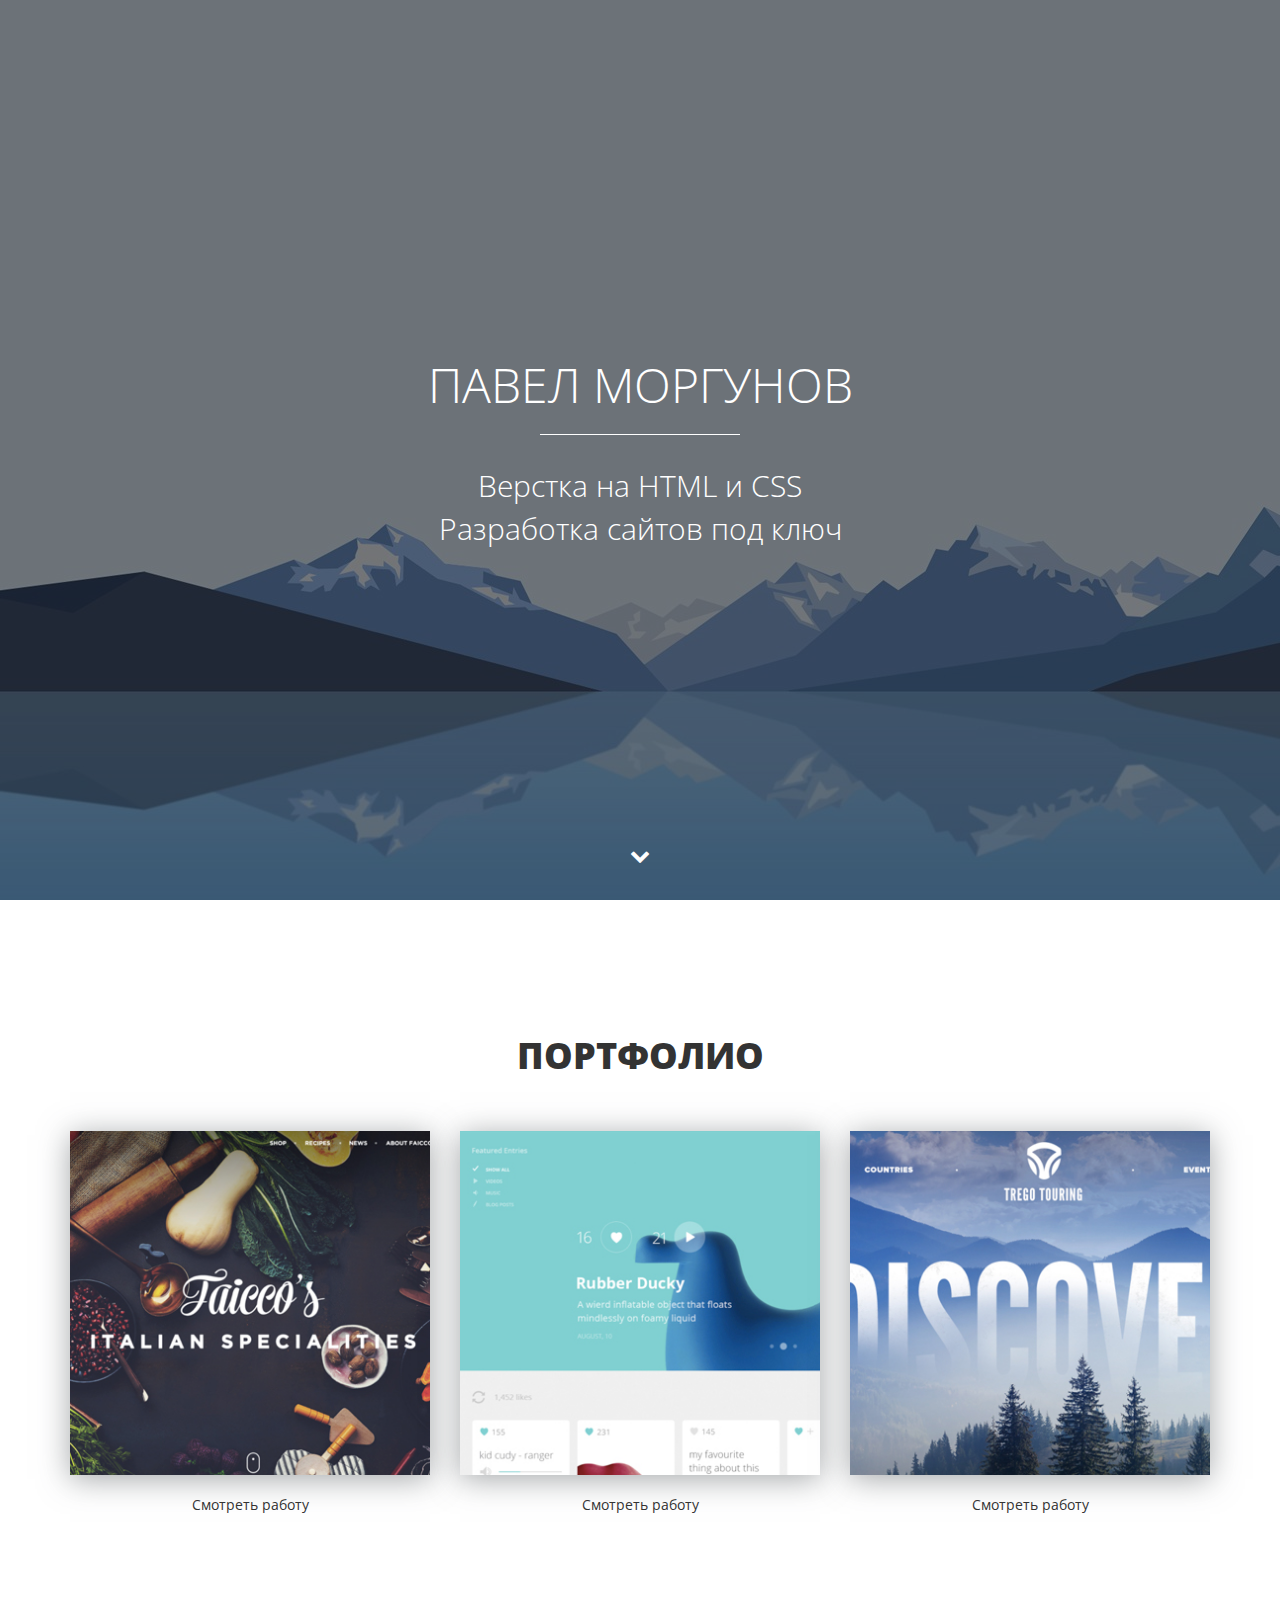
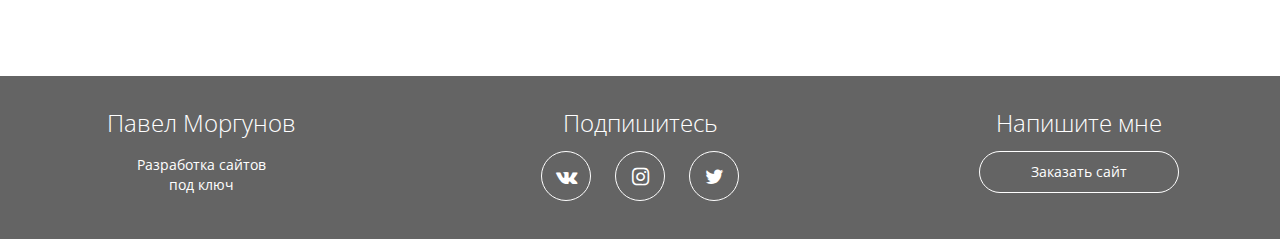
==== index.html @ 9ad94996 "Портфолио" ====
<!DOCTYPE html>
<html lang="ru">
  <head>
    <meta charset="utf-8">
    <meta http-equiv="X-UA-Compatible" content="IE=edge">
    <meta name="viewport" content="width=device-width, initial-scale=1">
    <!-- meta для соцсетей -->
    <meta property="og:url" content="">
    <meta property="og:type" content="website">
    <meta property="og:title" content="Артем Исламов - верстка сайтов на HTML и CSS">
    <meta property="og:image" content="">
    <meta property="og:description" content="Закажите разработку сайта без посредников от 5 990 рублей">
    <meta property="og:site_name" content="Портфолио верстальщика">
    <meta property="article:author" content="Артем Исламов">
    <!-- Заголовок сайта -->
    <title>Павел Моргунов - Портфолио</title>
    <link href="https://fonts.googleapis.com/css?family=Open+Sans:400,700&amp;subset=cyrillic" rel="stylesheet">
    <link href="css/bootstrap.min.css" rel="stylesheet">
    <link rel="stylesheet" href="css/fontello.css">
    <link rel="stylesheet" href="css/fontello-embedded.css">
    <link href="css/style.css" rel="stylesheet">
    <!-- Фавиконка -->
    <link rel="shortcut icon" type="image/x-icon" href="favicon.ico">
    <!--[if lt IE 9]>
      <script src="https://oss.maxcdn.com/html5shiv/3.7.3/html5shiv.min.js"></script>
      <script src="https://oss.maxcdn.com/respond/1.4.2/respond.min.js"></script>
    <![endif]-->
  </head>
  <body>
			
			<div class="main">
			<div class="main-overlay"></div>
				<div class="wrapper">
					<div class="main-header">
						<h1>Павел Моргунов </h1>
						<div class="main-line"></div>
						<p>Верстка на HTML и CSS <br>Разработка сайтов под ключ</p>
					</div>
				</div>
				<a class="main-down" href="#portfolio"><i class="icon-down"></i></a>
			</div> 

			<div class="portfolio" id = portfolio>
				<div class="container">
					<h2 class="section-header">Портфолио</h2>
					<div class="row">
						<div class="col-md-4">
							<div class="portfolio-block">
							<img src="img/portfolio/1.jpg" alt="Работа №1">
							<a data-toggle="modal" data-work='work-1' href="#work">Смотреть работу</a>
							</div>
						</div>
						<div class="col-md-4">
							<div class="portfolio-block">
							<img src="img/portfolio/2.jpg" alt="Работа №2">
							<a data-toggle="modal" data-work='work-2' href="#work">Смотреть работу</a>
							</div>
						</div>
						<div class="col-md-4">
							<div class="portfolio-block">
							<img src="img/portfolio/3.jpg" alt="Работа №3">
							<a data-toggle="modal" data-work='work-3' href="#work">Смотреть работу</a>
							</div>
						</div>
					</div>
				</div>
			</div>   

			<div class="footer">
				<div class="container">
					<div class="row">
						<div class="col-md-3">
							<strong>Павел Моргунов</strong>
							<p>Разработка сайтов <br>под ключ</p>
						</div>
						<div class="col-md-6">
							<strong>Подпишитесь</strong>
							<div class="social-links">
								<a href="https://vk.me/pavechm"><i class="icon-vk"></i></a>
								<a href="#"><i class="icon-instagram"></i></a>
								<a href="#"><i class="icon-twitter"></i></a>
							</div>
						</div>
						<div class="col-md-3">
							<strong>Напишите мне</strong>
							<a href="https://vk.me/pavechm" class="offer-btn">Заказать сайт</a>
						</div>
					</div>
				</div>
			</div>

			<!-- Всплывающие окна -->
			<div class="modal fade" id="work" role="dialog">
			  <div class="modal-dialog" role="document">
			    <div class="modal-content">
			      <div class="modal-header">
			        <button type="button" class="close" data-dismiss="modal" aria-label="Close"><span aria-hidden="true">&times;</span></button>
			        <h4 class="modal-title">Описание проекта</h4>
			      </div>
			      <div class="modal-body">
			        
			      </div>
			    </div>
			  </div>
			</div>

    <!-- jQuery (necessary for Bootstrap's JavaScript plugins) -->
    <script src="https://ajax.googleapis.com/ajax/libs/jquery/1.12.4/jquery.min.js"></script>
    <script src="js/bootstrap.min.js"></script>
    <script>
    	$(function() {
    		var link = $('a[data-toggle="modal"]');
    		link.on('click', function(event) {
    			var work = $(this).attr('data-work');
    			var modal = $('.modal');
    			modal.find('.modal-body').load(work+'.html');
    		});
    	});
    </script>
    <script>
    	$(document).ready(function)() {
    		$(".slowly").on("click", function(event){
    		event.preventDeafault();
    		var id = $(this).attr('href'),
    		top = $(id).offset().top;
    		$('body,html').animate({scrolltop: top}, 800);
    		});
    	});
    </script>
  </body>
</html>
---- css/fontello.css ----
@font-face {
  font-family: 'fontello';
  src: url('../font/fontello.eot?32380751');
  src: url('../font/fontello.eot?32380751#iefix') format('embedded-opentype'),
       url('../font/fontello.woff2?32380751') format('woff2'),
       url('../font/fontello.woff?32380751') format('woff'),
       url('../font/fontello.ttf?32380751') format('truetype'),
       url('../font/fontello.svg?32380751#fontello') format('svg');
  font-weight: normal;
  font-style: normal;
}
/* Chrome hack: SVG is rendered more smooth in Windozze. 100% magic, uncomment if you need it. */
/* Note, that will break hinting! In other OS-es font will be not as sharp as it could be */
/*
@media screen and (-webkit-min-device-pixel-ratio:0) {
  @font-face {
    font-family: 'fontello';
    src: url('../font/fontello.svg?32380751#fontello') format('svg');
  }
}
*/
 
 [class^="icon-"]:before, [class*=" icon-"]:before {
  font-family: "fontello";
  font-style: normal;
  font-weight: normal;
  speak: none;
 
  display: inline-block;
  text-decoration: inherit;
  width: 1em;
  margin-right: .2em;
  text-align: center;
  /* opacity: .8; */
 
  /* For safety - reset parent styles, that can break glyph codes*/
  font-variant: normal;
  text-transform: none;
 
  /* fix buttons height, for twitter bootstrap */
  line-height: 1em;
 
  /* Animation center compensation - margins should be symmetric */
  /* remove if not needed */
  margin-left: .2em;
 
  /* you can be more comfortable with increased icons size */
  /* font-size: 120%; */
 
  /* Font smoothing. That was taken from TWBS */
  -webkit-font-smoothing: antialiased;
  -moz-osx-font-smoothing: grayscale;
 
  /* Uncomment for 3D effect */
  /* text-shadow: 1px 1px 1px rgba(127, 127, 127, 0.3); */
}
 
.icon-down:before { content: '\e800'; } /* '' */
.icon-twitter:before { content: '\f099'; } /* '' */
.icon-instagram:before { content: '\f16d'; } /* '' */
.icon-vk:before { content: '\f189'; } /* '' */
---- css/fontello-embedded.css ----
@font-face {
  font-family: 'fontello';
  src: url('../font/fontello.eot?97182324');
  src: url('../font/fontello.eot?97182324#iefix') format('embedded-opentype'),
       url('../font/fontello.svg?97182324#fontello') format('svg');
  font-weight: normal;
  font-style: normal;
}
@font-face {
  font-family: 'fontello';
  src: url('[data-uri]') format('woff'),
       url('[data-uri]') format('truetype');
}
/* Chrome hack: SVG is rendered more smooth in Windozze. 100% magic, uncomment if you need it. */
/* Note, that will break hinting! In other OS-es font will be not as sharp as it could be */
/*
@media screen and (-webkit-min-device-pixel-ratio:0) {
  @font-face {
    font-family: 'fontello';
    src: url('../font/fontello.svg?97182324#fontello') format('svg');
  }
}
*/
 
 [class^="icon-"]:before, [class*=" icon-"]:before {
  font-family: "fontello";
  font-style: normal;
  font-weight: normal;
  speak: none;
 
  display: inline-block;
  text-decoration: inherit;
  width: 1em;
  margin-right: .2em;
  text-align: center;
  /* opacity: .8; */
 
  /* For safety - reset parent styles, that can break glyph codes*/
  font-variant: normal;
  text-transform: none;
     
  /* fix buttons height, for twitter bootstrap */
  line-height: 1em;
 
  /* Animation center compensation - margins should be symmetric */
  /* remove if not needed */
  margin-left: .2em;
 
  /* you can be more comfortable with increased icons size */
  /* font-size: 120%; */
 
  /* Uncomment for 3D effect */
  /* text-shadow: 1px 1px 1px rgba(127, 127, 127, 0.3); */
}
.icon-down:before { content: '\e800'; } /* '' */
.icon-twitter:before { content: '\f099'; } /* '' */
.icon-instagram:before { content: '\f16d'; } /* '' */
.icon-vk:before { content: '\f189'; } /* '' */
---- css/style.css ----
body {
	font-family: 'Open Sans', sans-serif;
}
html {
	font-size: 10px;
}
a:active, a:visited, a:focus {
	text-decoration: none;
	outline: none;
}
.wrapper {
	display:table-cell;
	vertical-align:middle;
}
.main {
	position: relative;
	display:table;
	width: 100%;
	text-align: center;
	color: #fff;
	height: 100vh;
	background: #000 url(../img/main-bg.jpg) center center no-repeat;
}
.main-overlay {
	position: absolute;
	z-index: 1;
	width: 100%;
	height: 100%;
	background-color: rgba(0,0,0,0.5);
}
.main h1 {
	margin-bottom: 1.4rem;
	font-weight: 300;
	text-transform: uppercase;
	font-size: 4.8rem;
}
.main p {
	font-size: 3rem;
	font-weight: 300;
}
.main-header {
	position: relative;
	z-index: 2;
}
.main-line {
	width: 200px;
	height: 1px;
	background-color: #fff;
	margin: 0 auto;
}
.main-down {
	position: absolute;
	color: #fff;
	z-index: 4;
	bottom: 2rem;
	display: inline-block;
	font-size: 2rem;
	width: 50px;
	height: 50px;
	border-radius: 50%;
	border: 1px solid transparent;
	line-height: 50px;
	left: 50%;
	margin-left: -25px;
	transition: 0.2s;
}
.main-down:hover {
	color: #fff;
	border-color: #fff;
}
/*Секция с портфолио*/
.portfolio {
	padding: 10rem 0px;
	text-align: center;
}
.section-header {
	text-transform: uppercase;
	font-weight: 800;
	font-size: 3.6rem;
	margin-bottom: 5rem;
}
.portfolio img {
	width: 100%;
	max-width: 360px;
	box-shadow: 0px 4px 29px 0px rgba(87, 92, 97, 0.54);
}
.portfolio a {
	display: block;
	margin: 2rem auto 6rem;
	color: #333;
	width: 17rem;
	border-bottom: 1px solid transparent;
}
.portfolio a:hover {
	text-decoration: none;
	border-bottom: 1px dotted #333;
}
/*Секция - подвал*/
.footer {
	background-color: #646464;
	color: #fff;
	text-align: center;
	padding: 3rem 0;
}
.footer strong {
	font-weight: 300;
	font-size: 2.4rem;
}
.social-links {
	margin-top: 1rem;
}
.social-links a {
	width: 5rem;
	height: 5rem;
	line-height: 5rem;
	display: inline-block;
	color: #fff;
	border: solid 1px #fff;
	border-radius: 50%;
	margin-left: 1rem;
	margin-right: 1rem;
	font-size: 2rem;
	transition: 0.2s;
}
.social-links a:hover {
	background-color: #fff;
	color: #646464;
}
.offer-btn {
	display: block;
	width: 80%;
	max-width: 200px;
	margin: 1rem auto;
	border: 1px solid #fff;
	padding-top: 1rem;
	padding-bottom: 1rem;
	color: #fff;
	border-radius: 100px;
	transition: 0.2s;
}
.offer-btn:hover {
	text-decoration: none;
	background-color: #fff;
	color: #646464;
}
.modal img {
	width: 100%;
}
.modal-title {
	font-weight: 800;
	font-size: 2rem;
}
.close {
	background-color: transparent;
	border: none;
	font-size: 2.5rem;
	position: absolute;
	right: 2rem;
	top: 1rem;
}
.modal-btn {
	display: inline-block;
	color: #333;
	border: 1px solid #333;
	padding: 10px 20px;
	border-radius: 5px;
}
.modal-btn:hover {
	background-color: #333;
	color: #fff;
	text-decoration: none;
}
@media (min-width: 0px) and (max-width: 767px) {
	html {
		font-size: 7px;
	}
	.footer strong {
		margin: 3rem 0 2rem;
		display: inline-block;
	}
	.social-links a {
		font-size: 1.5rem;
	}
}

@media (min-width: 768px) and (max-width: 991px) {
	.footer strong {
		margin: 3rem 0 2rem;
		display: inline-block;
	}
}
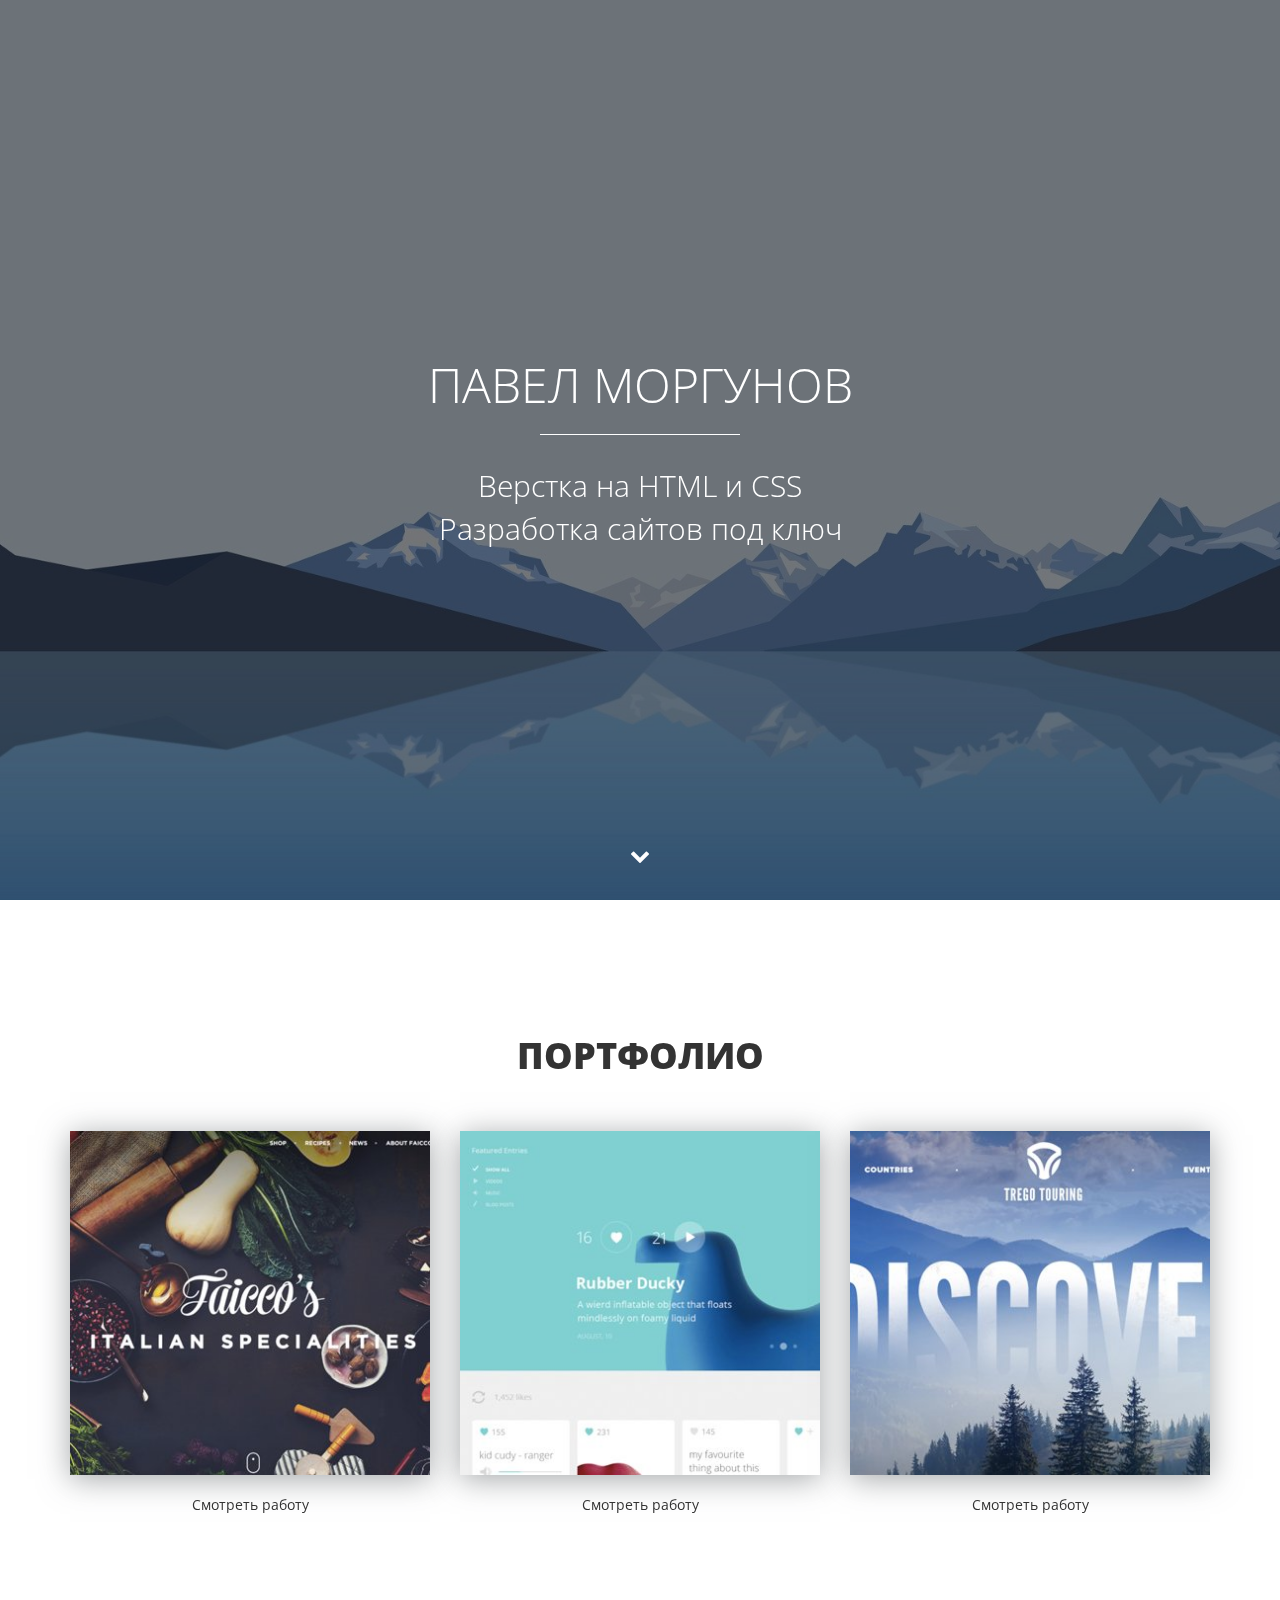
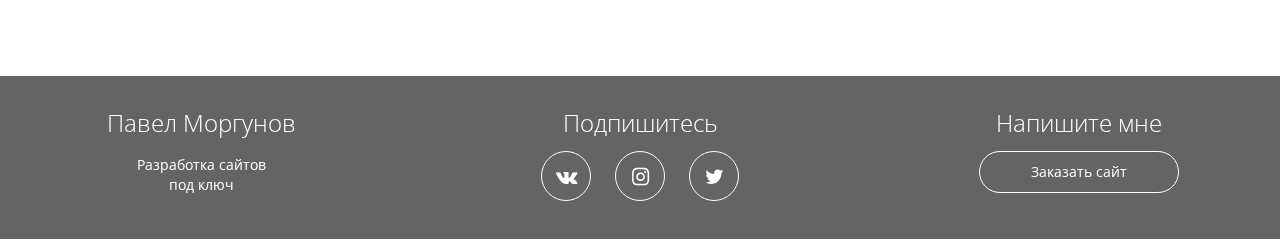
==== commit 3cb17e72: "все поменял с параллаксом" ====
--- a/index.html
+++ b/index.html
@@ -28,7 +28,7 @@
   </head>
   <body>
 			
-			<div class="main">
+			<div class="main parallax-window" data-parallax="scroll" data-image-src="img/main-bg.jpg" >
 			<div class="main-overlay"></div>
 				<div class="wrapper">
 					<div class="main-header">
@@ -107,6 +107,7 @@
     <!-- jQuery (necessary for Bootstrap's JavaScript plugins) -->
     <script src="https://ajax.googleapis.com/ajax/libs/jquery/1.12.4/jquery.min.js"></script>
     <script src="js/bootstrap.min.js"></script>
+    <script src="js/parallax.min.js"></script>
     <script>
     	$(function() {
     		var link = $('a[data-toggle="modal"]');
@@ -118,14 +119,21 @@
     	});
     </script>
     <script>
-    	$(document).ready(function)() {
-    		$(".slowly").on("click", function(event){
-    		event.preventDeafault();
-    		var id = $(this).attr('href'),
-    		top = $(id).offset().top;
-    		$('body,html').animate({scrolltop: top}, 800);
-    		});
-    	});
+    	$(document).ready(function() {
+            //навигация - плавный скроллинг к якорю
+            $(".slowly").on("click", function (event) {
+                //отменяем стандартную обработку нажатия по ссылке
+                event.preventDefault();
+                //забираем идентификатор бока с атрибута href
+                var id  = $(this).attr('href'),
+                //узнаем высоту от начала страницы до блока на который ссылается якорь
+                    top = $(id).offset().top;
+                //анимируем переход на расстояние - top за 1500 мс
+                $('body,html').animate({scrollTop: top}, 800);
+            });
+});
+    	
+    	
     </script>
   </body>
 </html>--- a/css/fontello.css
+++ b/css/fontello.css
@@ -1,61 +1,10 @@
-@font-face {
-  font-family: 'fontello';
-  src: url('../font/fontello.eot?32380751');
-  src: url('../font/fontello.eot?32380751#iefix') format('embedded-opentype'),
-       url('../font/fontello.woff2?32380751') format('woff2'),
-       url('../font/fontello.woff?32380751') format('woff'),
-       url('../font/fontello.ttf?32380751') format('truetype'),
-       url('../font/fontello.svg?32380751#fontello') format('svg');
-  font-weight: normal;
-  font-style: normal;
-}
-/* Chrome hack: SVG is rendered more smooth in Windozze. 100% magic, uncomment if you need it. */
-/* Note, that will break hinting! In other OS-es font will be not as sharp as it could be */
-/*
-@media screen and (-webkit-min-device-pixel-ratio:0) {
-  @font-face {
-    font-family: 'fontello';
-    src: url('../font/fontello.svg?32380751#fontello') format('svg');
-  }
-}
-*/
- 
- [class^="icon-"]:before, [class*=" icon-"]:before {
-  font-family: "fontello";
-  font-style: normal;
-  font-weight: normal;
-  speak: none;
- 
-  display: inline-block;
-  text-decoration: inherit;
-  width: 1em;
-  margin-right: .2em;
-  text-align: center;
-  /* opacity: .8; */
- 
-  /* For safety - reset parent styles, that can break glyph codes*/
-  font-variant: normal;
-  text-transform: none;
- 
-  /* fix buttons height, for twitter bootstrap */
-  line-height: 1em;
- 
-  /* Animation center compensation - margins should be symmetric */
-  /* remove if not needed */
-  margin-left: .2em;
- 
-  /* you can be more comfortable with increased icons size */
-  /* font-size: 120%; */
- 
-  /* Font smoothing. That was taken from TWBS */
-  -webkit-font-smoothing: antialiased;
-  -moz-osx-font-smoothing: grayscale;
- 
-  /* Uncomment for 3D effect */
-  /* text-shadow: 1px 1px 1px rgba(127, 127, 127, 0.3); */
-}
- 
-.icon-down:before { content: '\e800'; } /* '' */
-.icon-twitter:before { content: '\f099'; } /* '' */
-.icon-instagram:before { content: '\f16d'; } /* '' */
-.icon-vk:before { content: '\f189'; } /* '' */+@font-face{font-family:'fontello';src:url('../font/fontello.eot?32380751');src:url('../font/fontello.eot?32380751#iefix') format('embedded-opentype'),
+url('../font/fontello.woff2?32380751') format('woff2'),
+url('../font/fontello.woff?32380751') format('woff'),
+url('../font/fontello.ttf?32380751') format('truetype'),
+url('../font/fontello.svg?32380751#fontello') format('svg');font-weight:normal;font-style:normal;}
+[class^="icon-"]:before, [class*=" icon-"]:before{font-family:"fontello";font-style:normal;font-weight:normal;speak:none;display:inline-block;text-decoration:inherit;width:1em;margin-right:.2em;text-align:center;font-variant:normal;text-transform:none;line-height:1em;margin-left:.2em;-webkit-font-smoothing:antialiased;-moz-osx-font-smoothing:grayscale;}
+.icon-down:before{content:'\e800';}
+.icon-twitter:before{content:'\f099';}
+.icon-instagram:before{content:'\f16d';}
+.icon-vk:before{content:'\f189';}--- a/css/style.css
+++ b/css/style.css
@@ -1,196 +1,35 @@
-body {
-	font-family: 'Open Sans', sans-serif;
+body{font-family:'Open Sans', sans-serif;}
+html{font-size:10px;}
+a:active, a:visited, a:focus{text-decoration:none;outline:none;}
+.wrapper{display:table-cell;vertical-align:middle;}
+.main{position:relative;display:table;width:100%;text-align:center;color:#fff;height:100vh;}
+.main-overlay{position:absolute;z-index:1;width:100%;height:100%;background-color:rgba(0,0,0,0.5);}
+.main h1{margin-bottom:1.4rem;font-weight:300;text-transform:uppercase;font-size:4.8rem;}
+.main p{font-size:3rem;font-weight:300;}
+.main-header{position:relative;z-index:2;}
+.main-line{width:200px;height:1px;background-color:#fff;margin:0 auto;}
+.main-down{position:absolute;color:#fff;z-index:4;bottom:2rem;display:inline-block;font-size:2rem;width:50px;height:50px;border-radius:50%;border:1px solid transparent;line-height:50px;left:50%;margin-left:-25px;transition:0.2s;}
+.main-down:hover{color:#fff;border-color:#fff;}
+.portfolio{padding:10rem 0px;text-align:center;}
+.section-header{text-transform:uppercase;font-weight:800;font-size:3.6rem;margin-bottom:5rem;}
+.portfolio img{width:100%;max-width:360px;box-shadow:0px 4px 29px 0px rgba(87, 92, 97, 0.54);}
+.portfolio a{display:block;margin:2rem auto 6rem;color:#333;width:17rem;border-bottom:1px solid transparent;}
+.portfolio a:hover{text-decoration:none;border-bottom:1px dotted #333;}
+.footer{background-color:#646464;color:#fff;text-align:center;padding:3rem 0;}
+.footer strong{font-weight:300;font-size:2.4rem;}
+.social-links{margin-top:1rem;}
+.social-links a{width:5rem;height:5rem;line-height:5rem;display:inline-block;color:#fff;border:solid 1px #fff;border-radius:50%;margin-left:1rem;margin-right:1rem;font-size:2rem;transition:0.2s;}
+.social-links a:hover{background-color:#fff;color:#646464;}
+.offer-btn{display:block;width:80%;max-width:200px;margin:1rem auto;border:1px solid #fff;padding-top:1rem;padding-bottom:1rem;color:#fff;border-radius:100px;transition:0.2s;}
+.offer-btn:hover{text-decoration:none;background-color:#fff;color:#646464;}
+.modal img{width:100%;}
+.modal-title{font-weight:800;font-size:2rem;}
+.close{background-color:transparent;border:none;font-size:2.5rem;position:absolute;right:2rem;top:1rem;}
+.modal-btn{display:inline-block;color:#333;border:1px solid #333;padding:10px 20px;border-radius:5px;}
+.modal-btn:hover{background-color:#333;color:#fff;text-decoration:none;}
+@media (min-width:0px) and (max-width:767px){html{font-size:7px;}
+.footer strong{margin:3rem 0 2rem;display:inline-block;}
+.social-links a{font-size:1.5rem;}
 }
-html {
-	font-size: 10px;
-}
-a:active, a:visited, a:focus {
-	text-decoration: none;
-	outline: none;
-}
-.wrapper {
-	display:table-cell;
-	vertical-align:middle;
-}
-.main {
-	position: relative;
-	display:table;
-	width: 100%;
-	text-align: center;
-	color: #fff;
-	height: 100vh;
-	background: #000 url(../img/main-bg.jpg) center center no-repeat;
-}
-.main-overlay {
-	position: absolute;
-	z-index: 1;
-	width: 100%;
-	height: 100%;
-	background-color: rgba(0,0,0,0.5);
-}
-.main h1 {
-	margin-bottom: 1.4rem;
-	font-weight: 300;
-	text-transform: uppercase;
-	font-size: 4.8rem;
-}
-.main p {
-	font-size: 3rem;
-	font-weight: 300;
-}
-.main-header {
-	position: relative;
-	z-index: 2;
-}
-.main-line {
-	width: 200px;
-	height: 1px;
-	background-color: #fff;
-	margin: 0 auto;
-}
-.main-down {
-	position: absolute;
-	color: #fff;
-	z-index: 4;
-	bottom: 2rem;
-	display: inline-block;
-	font-size: 2rem;
-	width: 50px;
-	height: 50px;
-	border-radius: 50%;
-	border: 1px solid transparent;
-	line-height: 50px;
-	left: 50%;
-	margin-left: -25px;
-	transition: 0.2s;
-}
-.main-down:hover {
-	color: #fff;
-	border-color: #fff;
-}
-/*Секция с портфолио*/
-.portfolio {
-	padding: 10rem 0px;
-	text-align: center;
-}
-.section-header {
-	text-transform: uppercase;
-	font-weight: 800;
-	font-size: 3.6rem;
-	margin-bottom: 5rem;
-}
-.portfolio img {
-	width: 100%;
-	max-width: 360px;
-	box-shadow: 0px 4px 29px 0px rgba(87, 92, 97, 0.54);
-}
-.portfolio a {
-	display: block;
-	margin: 2rem auto 6rem;
-	color: #333;
-	width: 17rem;
-	border-bottom: 1px solid transparent;
-}
-.portfolio a:hover {
-	text-decoration: none;
-	border-bottom: 1px dotted #333;
-}
-/*Секция - подвал*/
-.footer {
-	background-color: #646464;
-	color: #fff;
-	text-align: center;
-	padding: 3rem 0;
-}
-.footer strong {
-	font-weight: 300;
-	font-size: 2.4rem;
-}
-.social-links {
-	margin-top: 1rem;
-}
-.social-links a {
-	width: 5rem;
-	height: 5rem;
-	line-height: 5rem;
-	display: inline-block;
-	color: #fff;
-	border: solid 1px #fff;
-	border-radius: 50%;
-	margin-left: 1rem;
-	margin-right: 1rem;
-	font-size: 2rem;
-	transition: 0.2s;
-}
-.social-links a:hover {
-	background-color: #fff;
-	color: #646464;
-}
-.offer-btn {
-	display: block;
-	width: 80%;
-	max-width: 200px;
-	margin: 1rem auto;
-	border: 1px solid #fff;
-	padding-top: 1rem;
-	padding-bottom: 1rem;
-	color: #fff;
-	border-radius: 100px;
-	transition: 0.2s;
-}
-.offer-btn:hover {
-	text-decoration: none;
-	background-color: #fff;
-	color: #646464;
-}
-.modal img {
-	width: 100%;
-}
-.modal-title {
-	font-weight: 800;
-	font-size: 2rem;
-}
-.close {
-	background-color: transparent;
-	border: none;
-	font-size: 2.5rem;
-	position: absolute;
-	right: 2rem;
-	top: 1rem;
-}
-.modal-btn {
-	display: inline-block;
-	color: #333;
-	border: 1px solid #333;
-	padding: 10px 20px;
-	border-radius: 5px;
-}
-.modal-btn:hover {
-	background-color: #333;
-	color: #fff;
-	text-decoration: none;
-}
-@media (min-width: 0px) and (max-width: 767px) {
-	html {
-		font-size: 7px;
-	}
-	.footer strong {
-		margin: 3rem 0 2rem;
-		display: inline-block;
-	}
-	.social-links a {
-		font-size: 1.5rem;
-	}
-}
-
-@media (min-width: 768px) and (max-width: 991px) {
-	.footer strong {
-		margin: 3rem 0 2rem;
-		display: inline-block;
-	}
-}
-
-
-
-
-
+@media (min-width:768px) and (max-width:991px){.footer strong{margin:3rem 0 2rem;display:inline-block;}
+}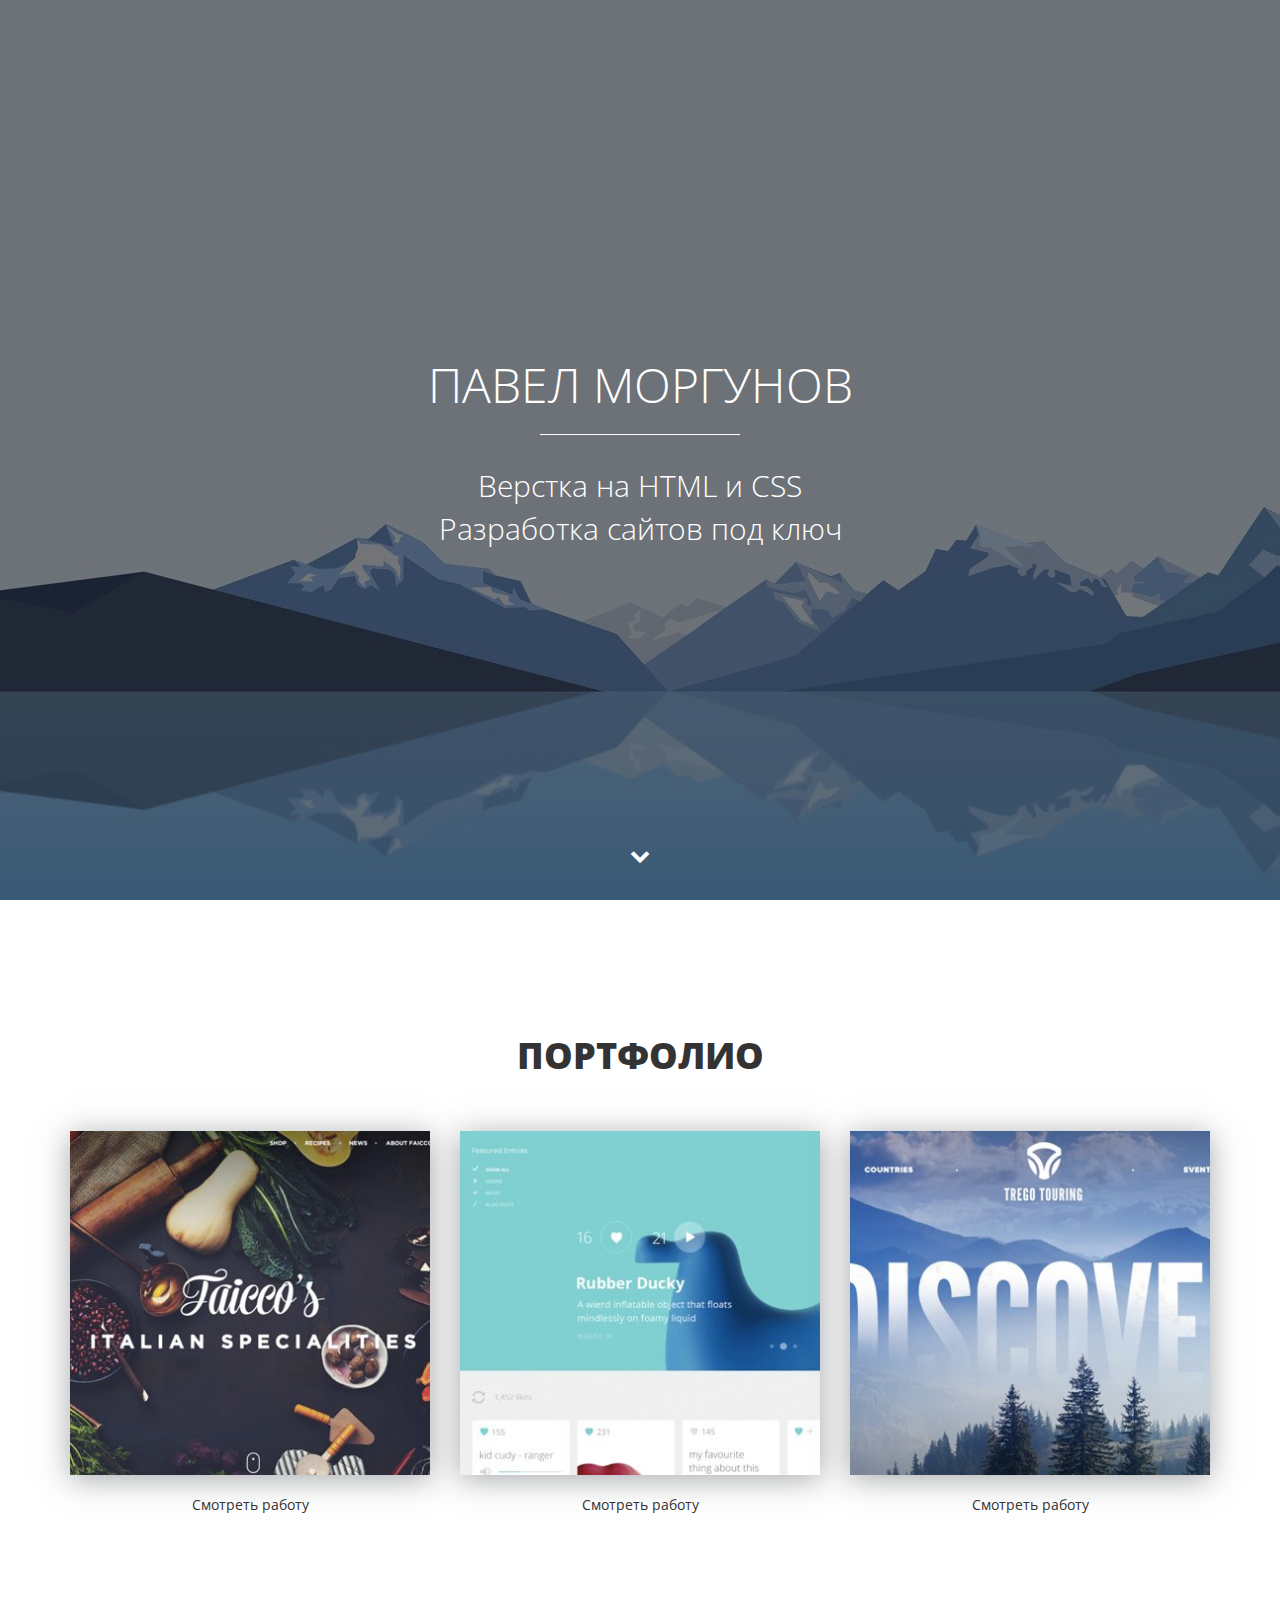
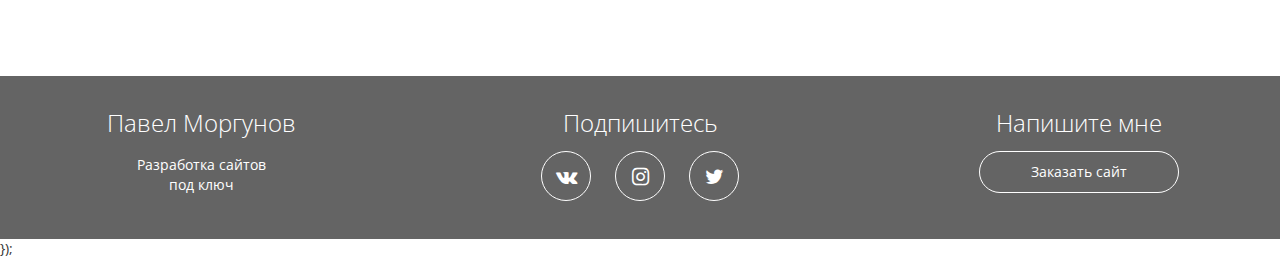
==== commit 4abbee6a: "Возврат для теста" ====
--- a/index.html
+++ b/index.html
@@ -28,7 +28,7 @@
   </head>
   <body>
 			
-			<div class="main parallax-window" data-parallax="scroll" data-image-src="img/main-bg.jpg" >
+			<div class="main" >
 			<div class="main-overlay"></div>
 				<div class="wrapper">
 					<div class="main-header">
@@ -118,19 +118,7 @@
     		});
     	});
     </script>
-    <script>
-    	$(document).ready(function() {
-            //навигация - плавный скроллинг к якорю
-            $(".slowly").on("click", function (event) {
-                //отменяем стандартную обработку нажатия по ссылке
-                event.preventDefault();
-                //забираем идентификатор бока с атрибута href
-                var id  = $(this).attr('href'),
-                //узнаем высоту от начала страницы до блока на который ссылается якорь
-                    top = $(id).offset().top;
-                //анимируем переход на расстояние - top за 1500 мс
-                $('body,html').animate({scrollTop: top}, 800);
-            });
+    
 });
     	
     	
--- a/css/style.css
+++ b/css/style.css
@@ -2,7 +2,7 @@
 html{font-size:10px;}
 a:active, a:visited, a:focus{text-decoration:none;outline:none;}
 .wrapper{display:table-cell;vertical-align:middle;}
-.main{position:relative;display:table;width:100%;text-align:center;color:#fff;height:100vh;}
+.main{position:relative;display:table;width:100%;text-align:center;color:#fff;height:100vh;background: #000 url(../img/main-bg.jpg) center center no-repeat;}
 .main-overlay{position:absolute;z-index:1;width:100%;height:100%;background-color:rgba(0,0,0,0.5);}
 .main h1{margin-bottom:1.4rem;font-weight:300;text-transform:uppercase;font-size:4.8rem;}
 .main p{font-size:3rem;font-weight:300;}
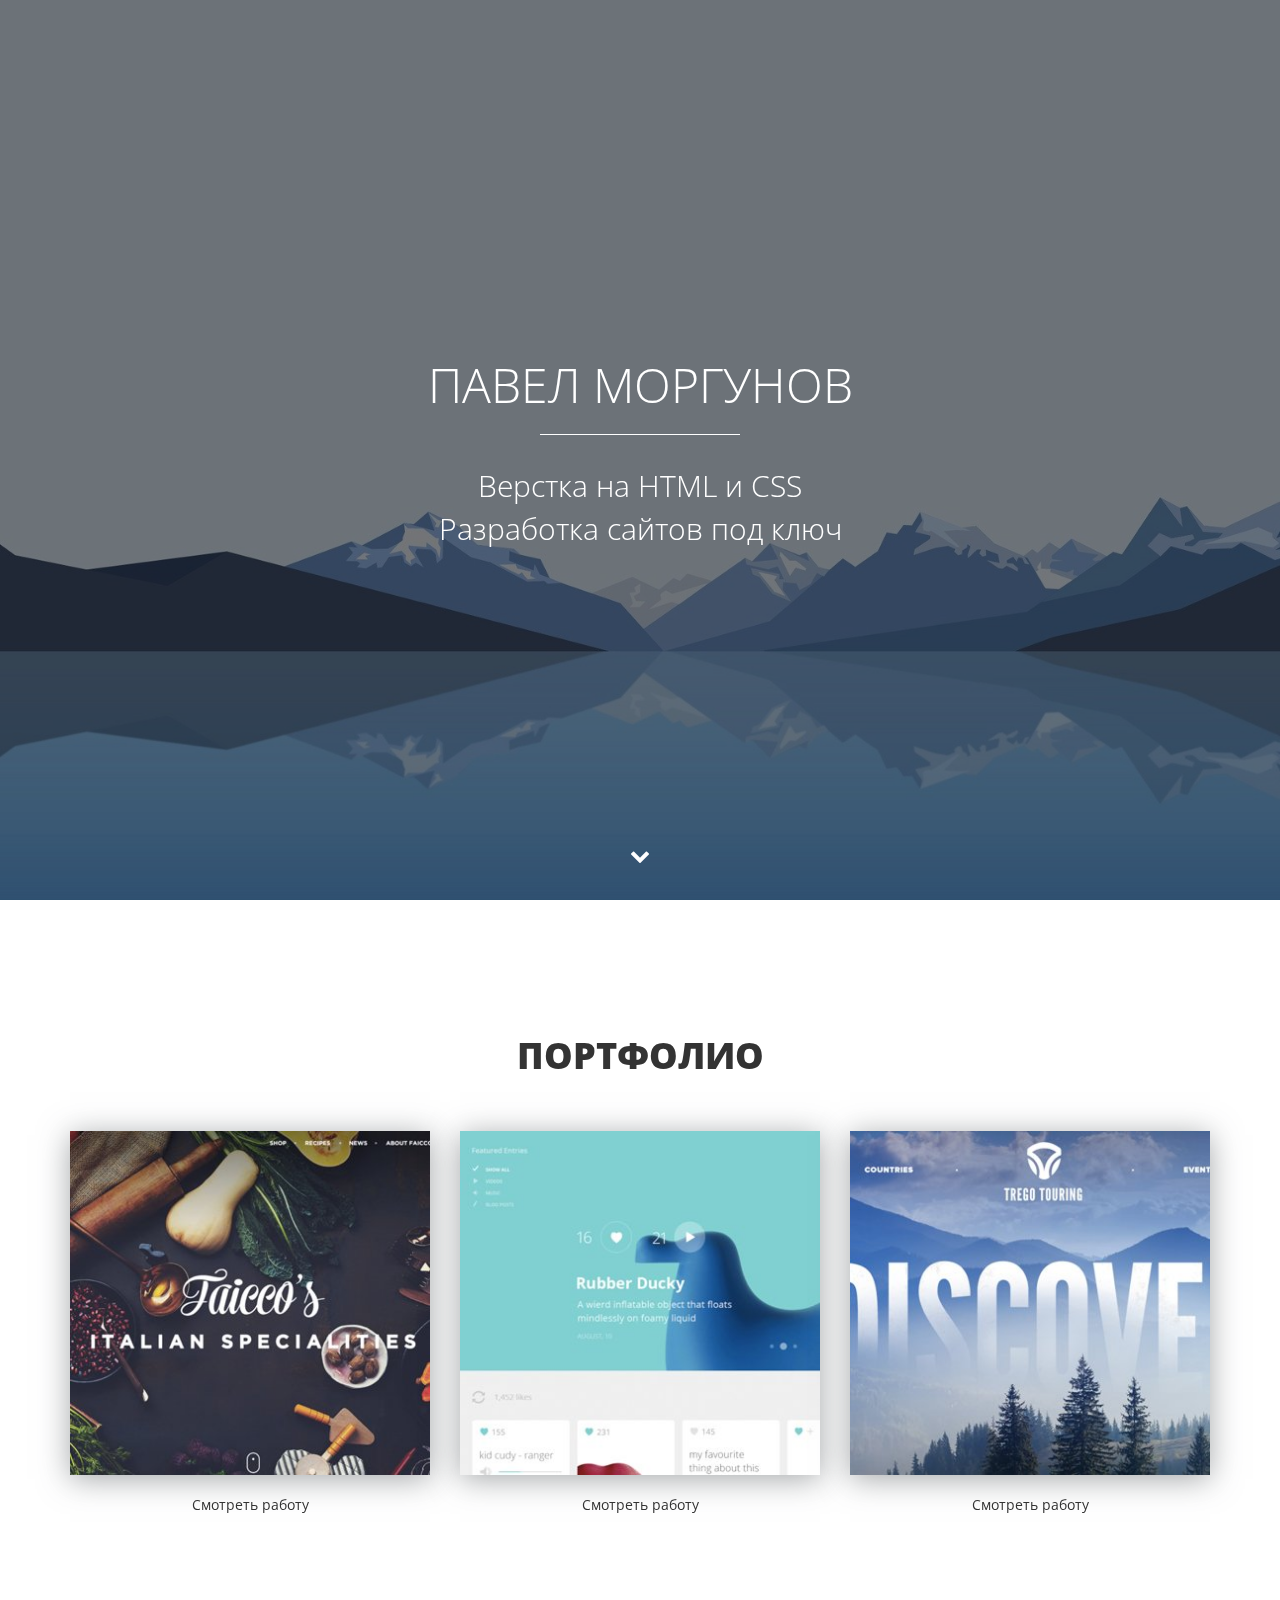
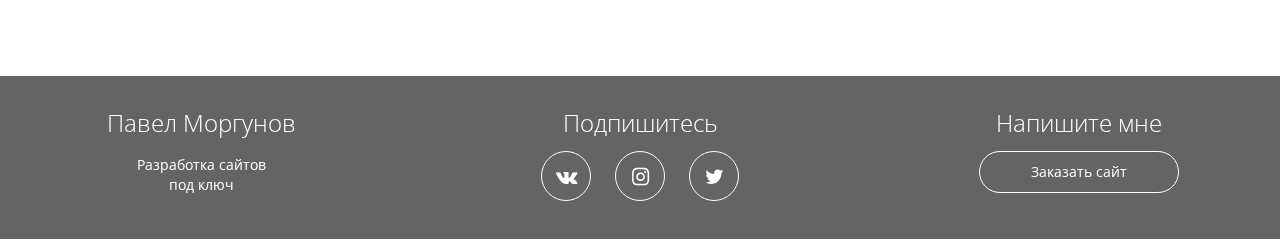
==== commit 12da1d60: "Назад к паралаксу" ====
--- a/index.html
+++ b/index.html
@@ -28,7 +28,7 @@
   </head>
   <body>
 			
-			<div class="main" >
+			<div class="main parallax-window" data-parallax="scroll" data-image-src="img/main-bg.jpg" >
 			<div class="main-overlay"></div>
 				<div class="wrapper">
 					<div class="main-header">
@@ -118,7 +118,19 @@
     		});
     	});
     </script>
-    
+    <script>
+    	$(document).ready(function() {
+            //навигация - плавный скроллинг к якорю
+            $(".slowly").on("click", function (event) {
+                //отменяем стандартную обработку нажатия по ссылке
+                event.preventDefault();
+                //забираем идентификатор бока с атрибута href
+                var id  = $(this).attr('href'),
+                //узнаем высоту от начала страницы до блока на который ссылается якорь
+                    top = $(id).offset().top;
+                //анимируем переход на расстояние - top за 1500 мс
+                $('body,html').animate({scrollTop: top}, 800);
+            });
 });
     	
     	
--- a/css/style.css
+++ b/css/style.css
@@ -2,7 +2,7 @@
 html{font-size:10px;}
 a:active, a:visited, a:focus{text-decoration:none;outline:none;}
 .wrapper{display:table-cell;vertical-align:middle;}
-.main{position:relative;display:table;width:100%;text-align:center;color:#fff;height:100vh;background: #000 url(../img/main-bg.jpg) center center no-repeat;}
+.main{position:relative;display:table;width:100%;text-align:center;color:#fff;height:100vh;}
 .main-overlay{position:absolute;z-index:1;width:100%;height:100%;background-color:rgba(0,0,0,0.5);}
 .main h1{margin-bottom:1.4rem;font-weight:300;text-transform:uppercase;font-size:4.8rem;}
 .main p{font-size:3rem;font-weight:300;}
